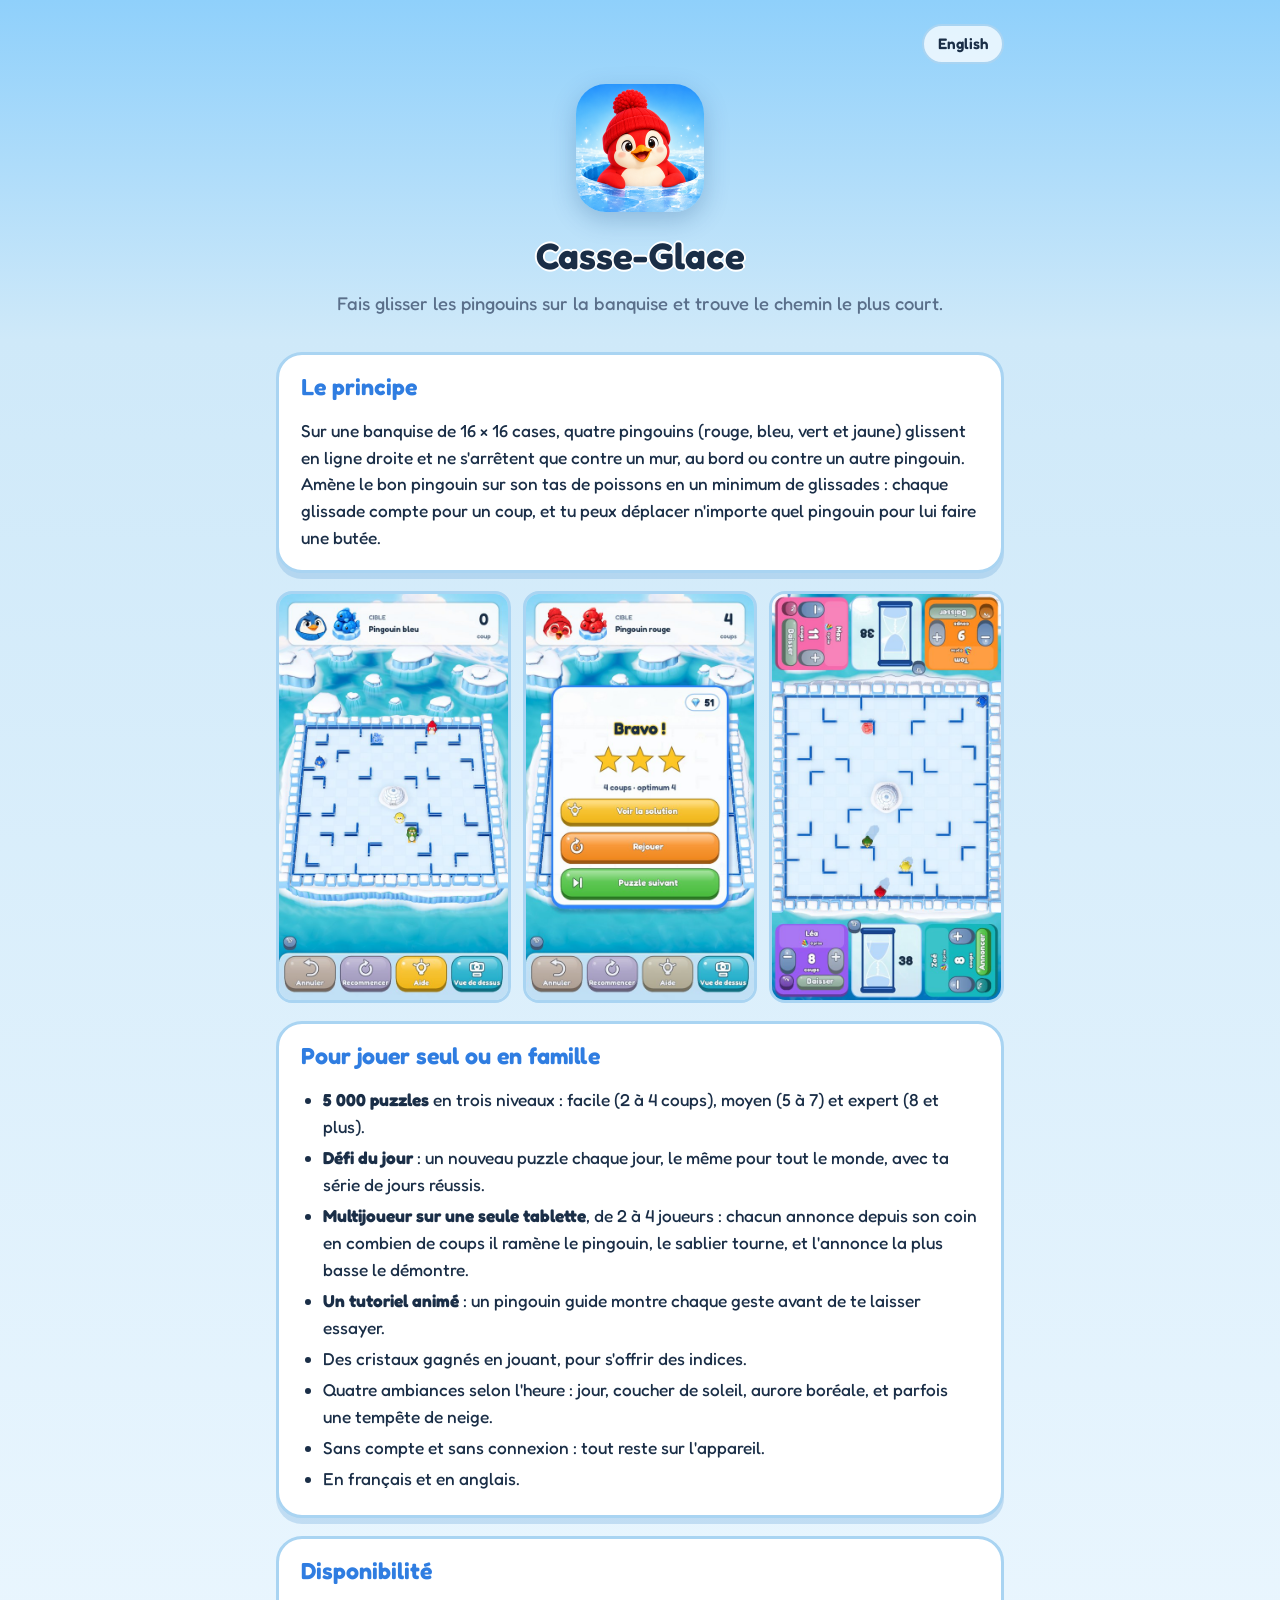
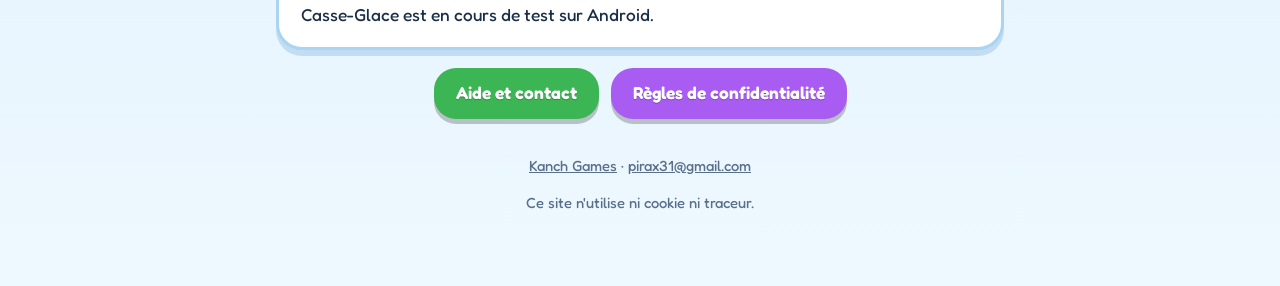
==== casse-glace/index.html @ 1aacf213 "Kanch Games pages: home, Casse-Glace, privacy policy, help (fr, en) Plain HTML and CSS in the game's" ====
<!doctype html>
<html lang="fr">
<head>
<meta charset="utf-8">
<meta name="viewport" content="width=device-width, initial-scale=1">
<title>Casse-Glace · Kanch Games</title>
<meta name="description" content="Casse-Glace : un jeu de réflexion où quatre pingouins glissent sur la banquise. Solo, défi du jour et multijoueur en famille sur une seule tablette.">
<link rel="icon" href="/favicon.png" type="image/png">
<link rel="apple-touch-icon" href="/apple-touch-icon.png">
<link rel="alternate" hreflang="en" href="https://kanchgames.github.io/casse-glace/en/">
<link rel="stylesheet" href="/assets/style.css">
</head>
<body>
<main>
  <p class="lang"><a href="/casse-glace/en/" hreflang="en" lang="en">English</a></p>
  <header class="hero">
    <img src="/casse-glace/icon.png" alt="Icône de Casse-Glace : un pingouin rouge sort d'un trou dans la glace" width="128" height="128">
    <h1>Casse-Glace</h1>
    <p class="tagline">Fais glisser les pingouins sur la banquise et trouve le chemin le plus court.</p>
  </header>

  <section class="card">
    <h2>Le principe</h2>
    <p>Sur une banquise de 16 × 16 cases, quatre pingouins (rouge, bleu, vert et jaune) glissent en ligne droite et ne s'arrêtent que contre un mur, au bord ou contre un autre pingouin. Amène le bon pingouin sur son tas de poissons en un minimum de glissades : chaque glissade compte pour un coup, et tu peux déplacer n'importe quel pingouin pour lui faire une butée.</p>
  </section>

  <section class="shots" aria-label="Captures d'écran">
    <img src="/casse-glace/shots/fr_board.jpg" alt="Le plateau en vue inclinée" width="540" height="960" loading="lazy">
    <img src="/casse-glace/shots/fr_victory.jpg" alt="Victoire avec trois étoiles" width="540" height="960" loading="lazy">
    <img src="/casse-glace/shots/fr_party.jpg" alt="Le multijoueur sur une tablette, avec le sablier" width="540" height="960" loading="lazy">
  </section>

  <section class="card">
    <h2>Pour jouer seul ou en famille</h2>
    <ul>
      <li><strong>5 000 puzzles</strong> en trois niveaux : facile (2 à 4 coups), moyen (5 à 7) et expert (8 et plus).</li>
      <li><strong>Défi du jour</strong> : un nouveau puzzle chaque jour, le même pour tout le monde, avec ta série de jours réussis.</li>
      <li><strong>Multijoueur sur une seule tablette</strong>, de 2 à 4 joueurs : chacun annonce depuis son coin en combien de coups il ramène le pingouin, le sablier tourne, et l'annonce la plus basse le démontre.</li>
      <li><strong>Un tutoriel animé</strong> : un pingouin guide montre chaque geste avant de te laisser essayer.</li>
      <li>Des cristaux gagnés en jouant, pour s'offrir des indices.</li>
      <li>Quatre ambiances selon l'heure : jour, coucher de soleil, aurore boréale, et parfois une tempête de neige.</li>
      <li>Sans compte et sans connexion : tout reste sur l'appareil.</li>
      <li>En français et en anglais.</li>
    </ul>
  </section>

  <section class="card">
    <h2>Disponibilité</h2>
    <p>Casse-Glace est en cours de test sur Android.</p>
  </section>

  <div class="buttons">
    <a class="button green" href="/casse-glace/aide/">Aide et contact</a>
    <a class="button purple" href="/casse-glace/confidentialite/">Règles de confidentialité</a>
  </div>

  <footer>
    <p><a href="/">Kanch Games</a> · <a href="mailto:pirax31@gmail.com">pirax31@gmail.com</a></p>
    <p>Ce site n'utilise ni cookie ni traceur.</p>
  </footer>
</main>
</body>
</html>
---- assets/style.css ----
/* Kanch Games: the colors of Casse-Glace (ice blue, the candy buttons), Fredoka hosted here. No third-party resource. */
@font-face {
  font-family: "Fredoka";
  src: url("fonts/Fredoka-Variable.woff2") format("woff2");
  font-weight: 300 700;
  font-display: swap;
}

:root {
  --ice: #cfe9f9;
  --ice-deep: #8cc8f0;
  --sky: #2f8fe8;
  --ink: #1a2e47;
  --muted: #5a6f8a;
  --card: #ffffff;
  --edge: #a9d4f2;
  --blue: #2f7de1;
  --green: #3cb554;
  --orange: #ff8f1f;
  --purple: #a85cf2;
}

* { box-sizing: border-box; }

html {
  font-family: "Fredoka", system-ui, sans-serif;
  font-weight: 450;
  color: var(--ink);
  background: var(--ice);
  -webkit-text-size-adjust: 100%;
}

body {
  margin: 0;
  min-height: 100vh;
  background: linear-gradient(180deg, #8fd0fb 0%, var(--ice) 340px, #eef8ff 100%);
  line-height: 1.55;
  font-size: 1.08rem;
}

main {
  max-width: 760px;
  margin: 0 auto;
  padding: 24px 16px 56px;
}

.lang {
  text-align: right;
  margin: 0 0 8px;
  font-size: 0.95rem;
}

.lang a {
  display: inline-block;
  padding: 6px 14px;
  border-radius: 999px;
  background: rgba(255, 255, 255, 0.75);
  border: 2px solid var(--edge);
  text-decoration: none;
  color: var(--ink);
  font-weight: 600;
}

header.hero {
  text-align: center;
  padding: 12px 0 8px;
}

header.hero img {
  width: 128px;
  height: 128px;
  border-radius: 30px;
  box-shadow: 0 8px 24px rgba(20, 70, 130, 0.25);
}

h1, h2, h3 {
  font-weight: 650;
  line-height: 1.2;
  margin: 0.4em 0 0.3em;
}

h1 {
  font-size: 2.3rem;
  color: var(--ink);
  text-shadow: 0 2px 0 #fff, 0 -2px 0 #fff, 2px 0 0 #fff, -2px 0 0 #fff;
}

h2 { font-size: 1.45rem; color: var(--blue); }
h3 { font-size: 1.15rem; }

.tagline {
  color: var(--muted);
  font-size: 1.15rem;
  margin: 0 0 8px;
}

.card {
  background: var(--card);
  border: 3px solid var(--edge);
  border-radius: 26px;
  padding: 18px 22px;
  margin: 18px 0;
  box-shadow: 0 6px 0 rgba(120, 175, 220, 0.35);
}

.card > :first-child { margin-top: 0; }
.card > :last-child { margin-bottom: 0; }

.buttons {
  display: flex;
  flex-wrap: wrap;
  gap: 12px;
  justify-content: center;
  margin: 18px 0;
}

.button {
  display: inline-block;
  padding: 12px 22px;
  border-radius: 22px;
  color: #fff;
  font-weight: 650;
  text-decoration: none;
  background: var(--blue);
  box-shadow: 0 5px 0 rgba(0, 0, 0, 0.22);
  text-shadow: 0 1px 0 rgba(0, 0, 0, 0.25);
}

.button.green { background: var(--green); }
.button.orange { background: var(--orange); }
.button.purple { background: var(--purple); }

.shots {
  display: grid;
  grid-template-columns: repeat(auto-fit, minmax(150px, 1fr));
  gap: 12px;
}

.shots img {
  width: 100%;
  height: auto;
  border-radius: 16px;
  border: 3px solid var(--edge);
  background: var(--ice);
}

ul { padding-left: 1.3em; }
li { margin: 0.25em 0; }

a { color: var(--blue); }

.updated {
  color: var(--muted);
  font-size: 0.95rem;
}

footer {
  text-align: center;
  color: var(--muted);
  font-size: 0.92rem;
  margin-top: 36px;
}

footer a { color: var(--muted); }
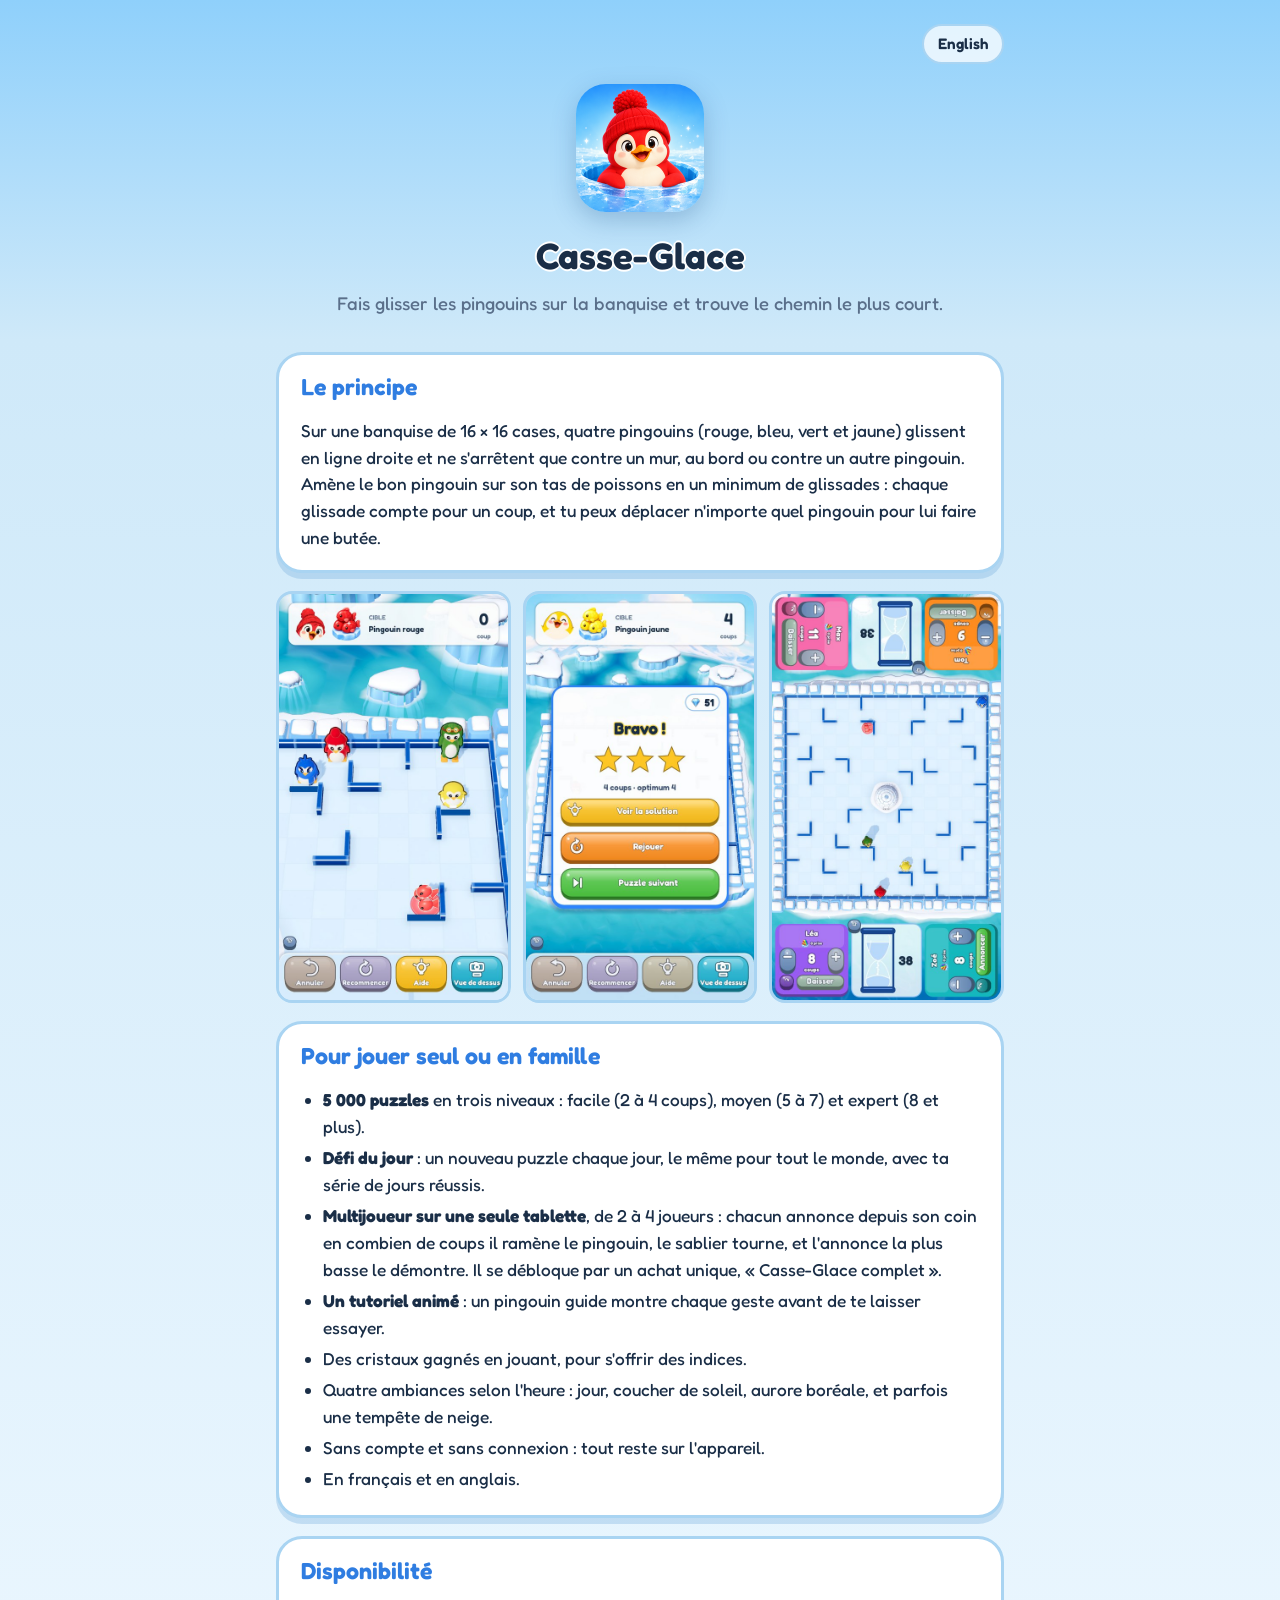
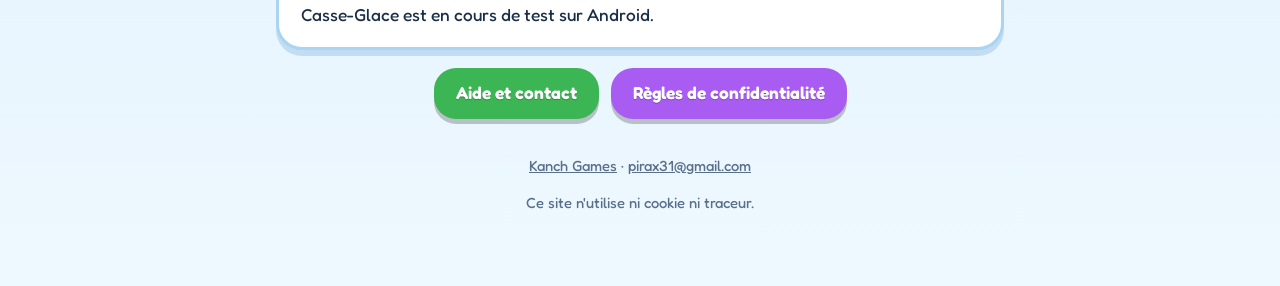
==== commit b502a484: "Casse-Glace 1.1.0: the one-off purchase in the privacy policy and the help Privacy policy (fr, en), " ====
--- a/casse-glace/index.html
+++ b/casse-glace/index.html
@@ -35,7 +35,7 @@
     <ul>
       <li><strong>5 000 puzzles</strong> en trois niveaux : facile (2 à 4 coups), moyen (5 à 7) et expert (8 et plus).</li>
       <li><strong>Défi du jour</strong> : un nouveau puzzle chaque jour, le même pour tout le monde, avec ta série de jours réussis.</li>
-      <li><strong>Multijoueur sur une seule tablette</strong>, de 2 à 4 joueurs : chacun annonce depuis son coin en combien de coups il ramène le pingouin, le sablier tourne, et l'annonce la plus basse le démontre.</li>
+      <li><strong>Multijoueur sur une seule tablette</strong>, de 2 à 4 joueurs : chacun annonce depuis son coin en combien de coups il ramène le pingouin, le sablier tourne, et l'annonce la plus basse le démontre. Il se débloque par un achat unique, « Casse-Glace complet ».</li>
       <li><strong>Un tutoriel animé</strong> : un pingouin guide montre chaque geste avant de te laisser essayer.</li>
       <li>Des cristaux gagnés en jouant, pour s'offrir des indices.</li>
       <li>Quatre ambiances selon l'heure : jour, coucher de soleil, aurore boréale, et parfois une tempête de neige.</li>
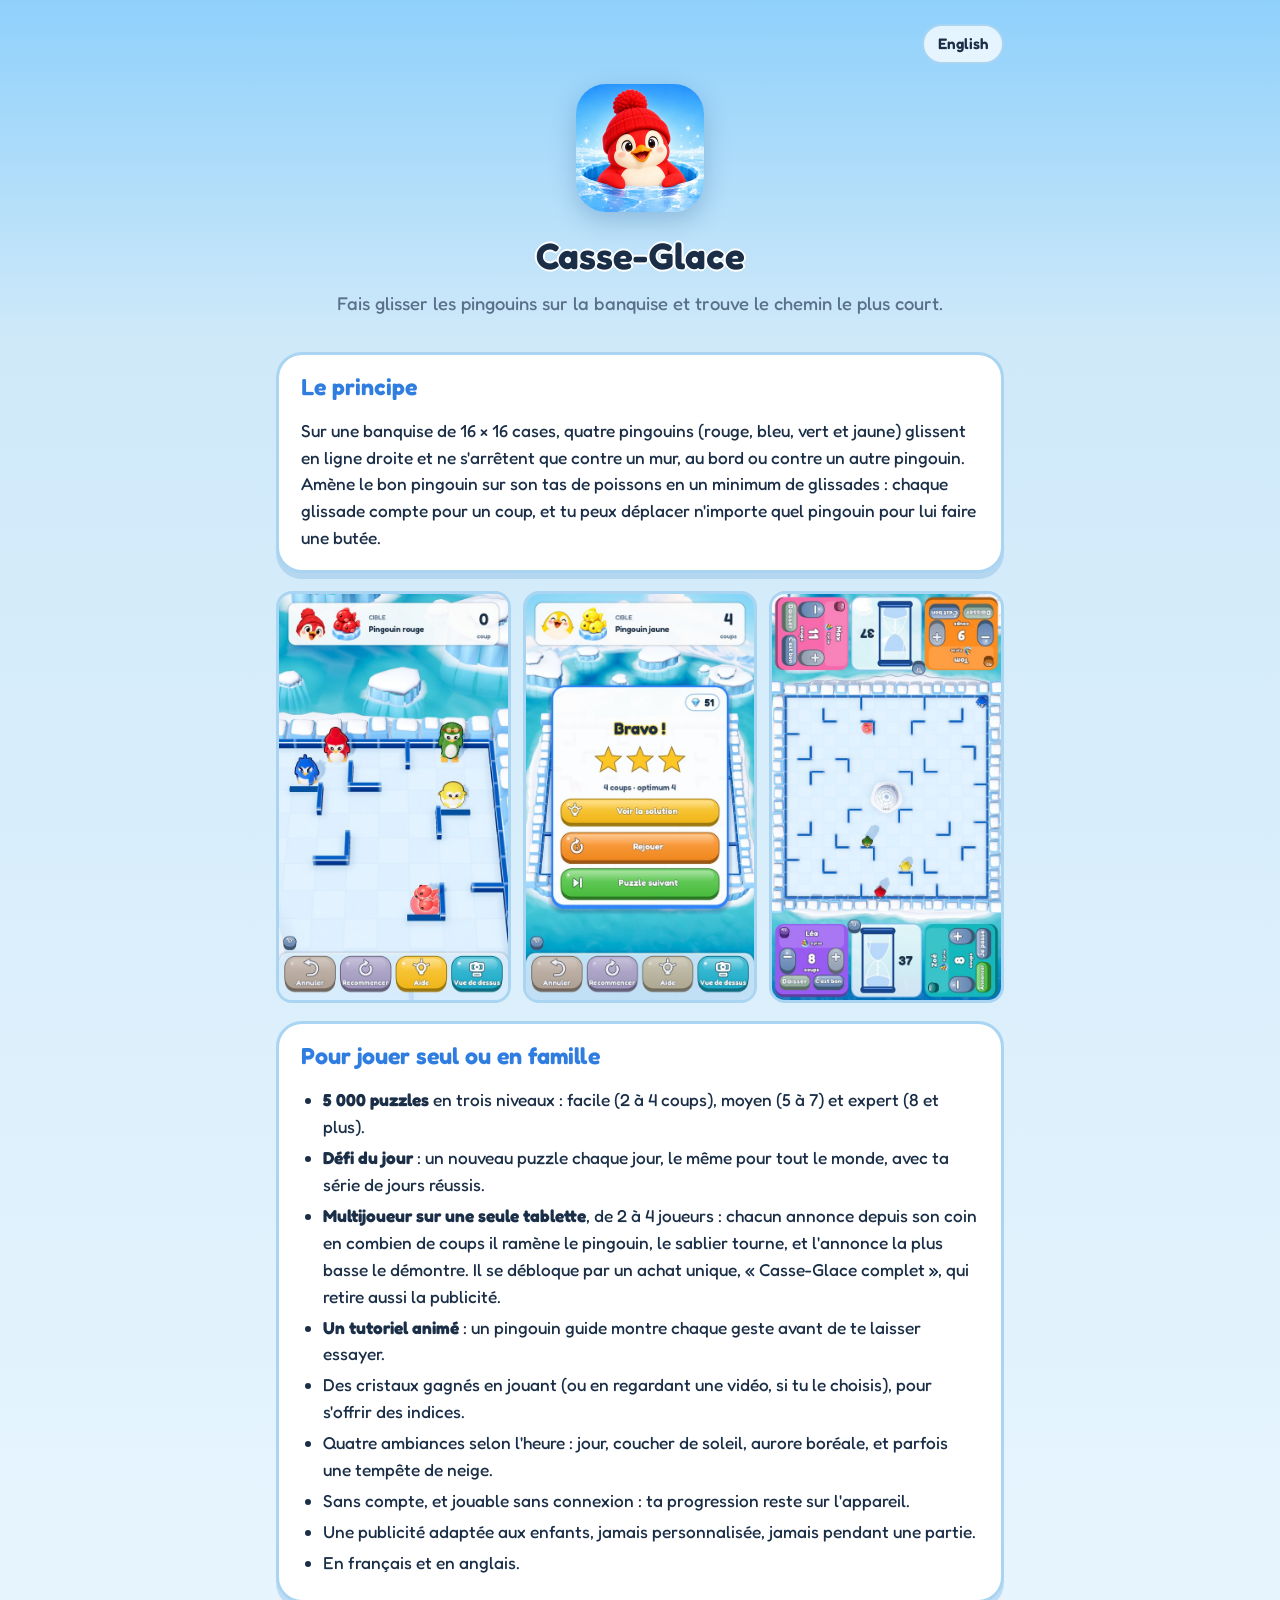
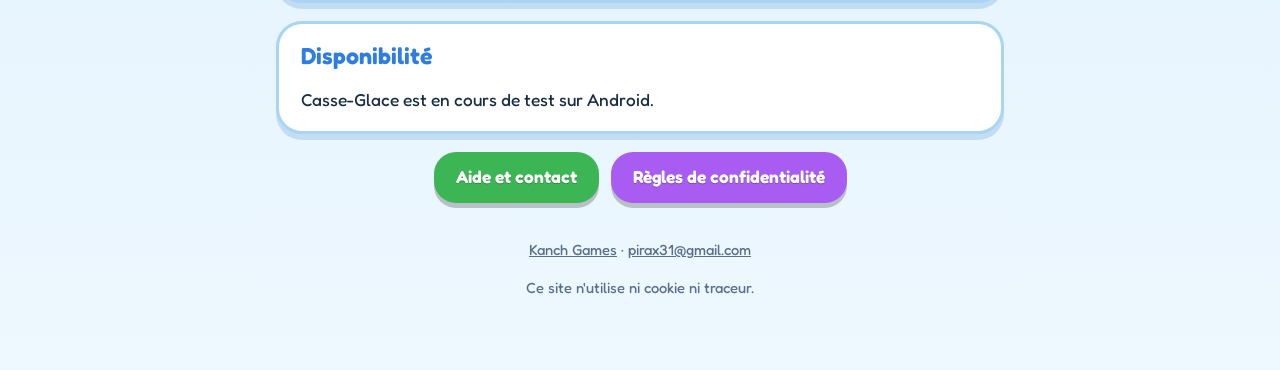
==== commit 32ba00a5: "Casse-Glace 1.2.0: the ads in the privacy policy, app-ads.txt - Privacy policy (fr, en), reviewed by" ====
--- a/casse-glace/index.html
+++ b/casse-glace/index.html
@@ -35,11 +35,12 @@
     <ul>
       <li><strong>5 000 puzzles</strong> en trois niveaux : facile (2 à 4 coups), moyen (5 à 7) et expert (8 et plus).</li>
       <li><strong>Défi du jour</strong> : un nouveau puzzle chaque jour, le même pour tout le monde, avec ta série de jours réussis.</li>
-      <li><strong>Multijoueur sur une seule tablette</strong>, de 2 à 4 joueurs : chacun annonce depuis son coin en combien de coups il ramène le pingouin, le sablier tourne, et l'annonce la plus basse le démontre. Il se débloque par un achat unique, « Casse-Glace complet ».</li>
+      <li><strong>Multijoueur sur une seule tablette</strong>, de 2 à 4 joueurs : chacun annonce depuis son coin en combien de coups il ramène le pingouin, le sablier tourne, et l'annonce la plus basse le démontre. Il se débloque par un achat unique, « Casse-Glace complet », qui retire aussi la publicité.</li>
       <li><strong>Un tutoriel animé</strong> : un pingouin guide montre chaque geste avant de te laisser essayer.</li>
-      <li>Des cristaux gagnés en jouant, pour s'offrir des indices.</li>
+      <li>Des cristaux gagnés en jouant (ou en regardant une vidéo, si tu le choisis), pour s'offrir des indices.</li>
       <li>Quatre ambiances selon l'heure : jour, coucher de soleil, aurore boréale, et parfois une tempête de neige.</li>
-      <li>Sans compte et sans connexion : tout reste sur l'appareil.</li>
+      <li>Sans compte, et jouable sans connexion : ta progression reste sur l'appareil.</li>
+      <li>Une publicité adaptée aux enfants, jamais personnalisée, jamais pendant une partie.</li>
       <li>En français et en anglais.</li>
     </ul>
   </section>
